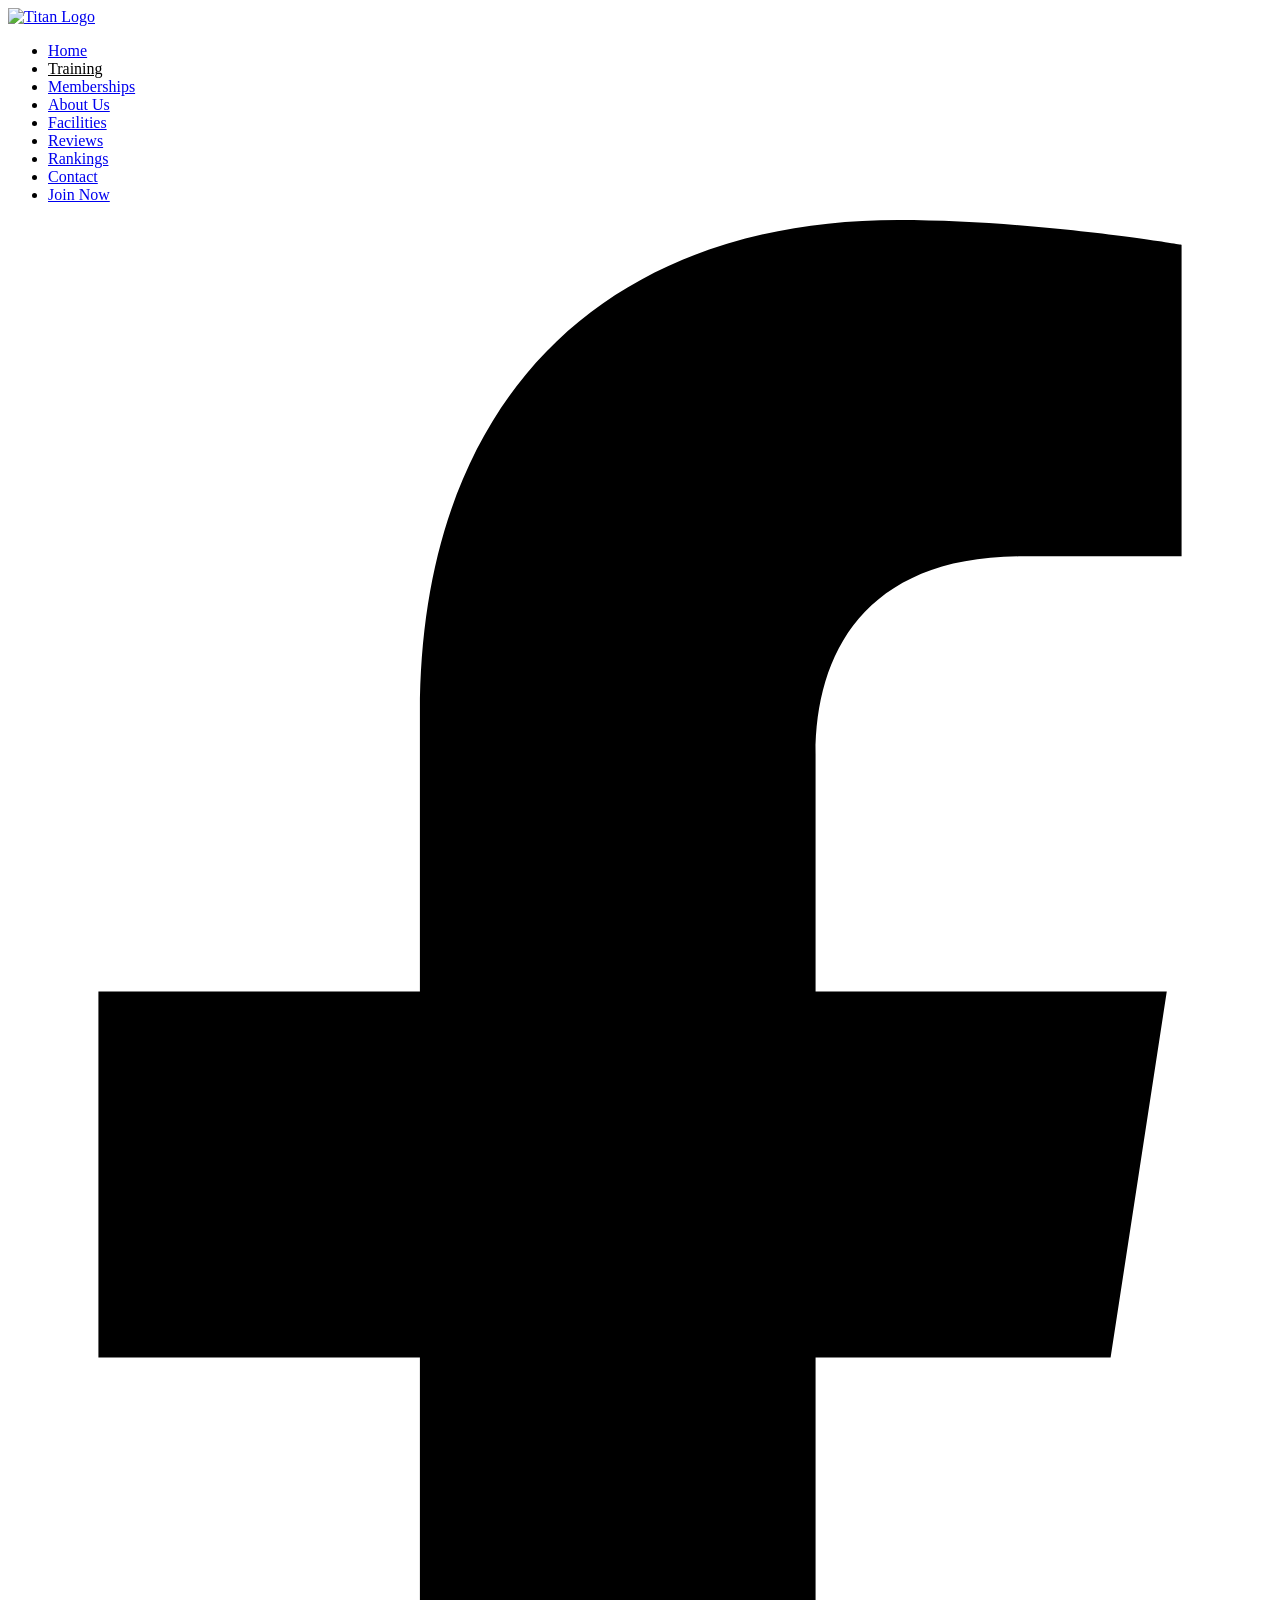
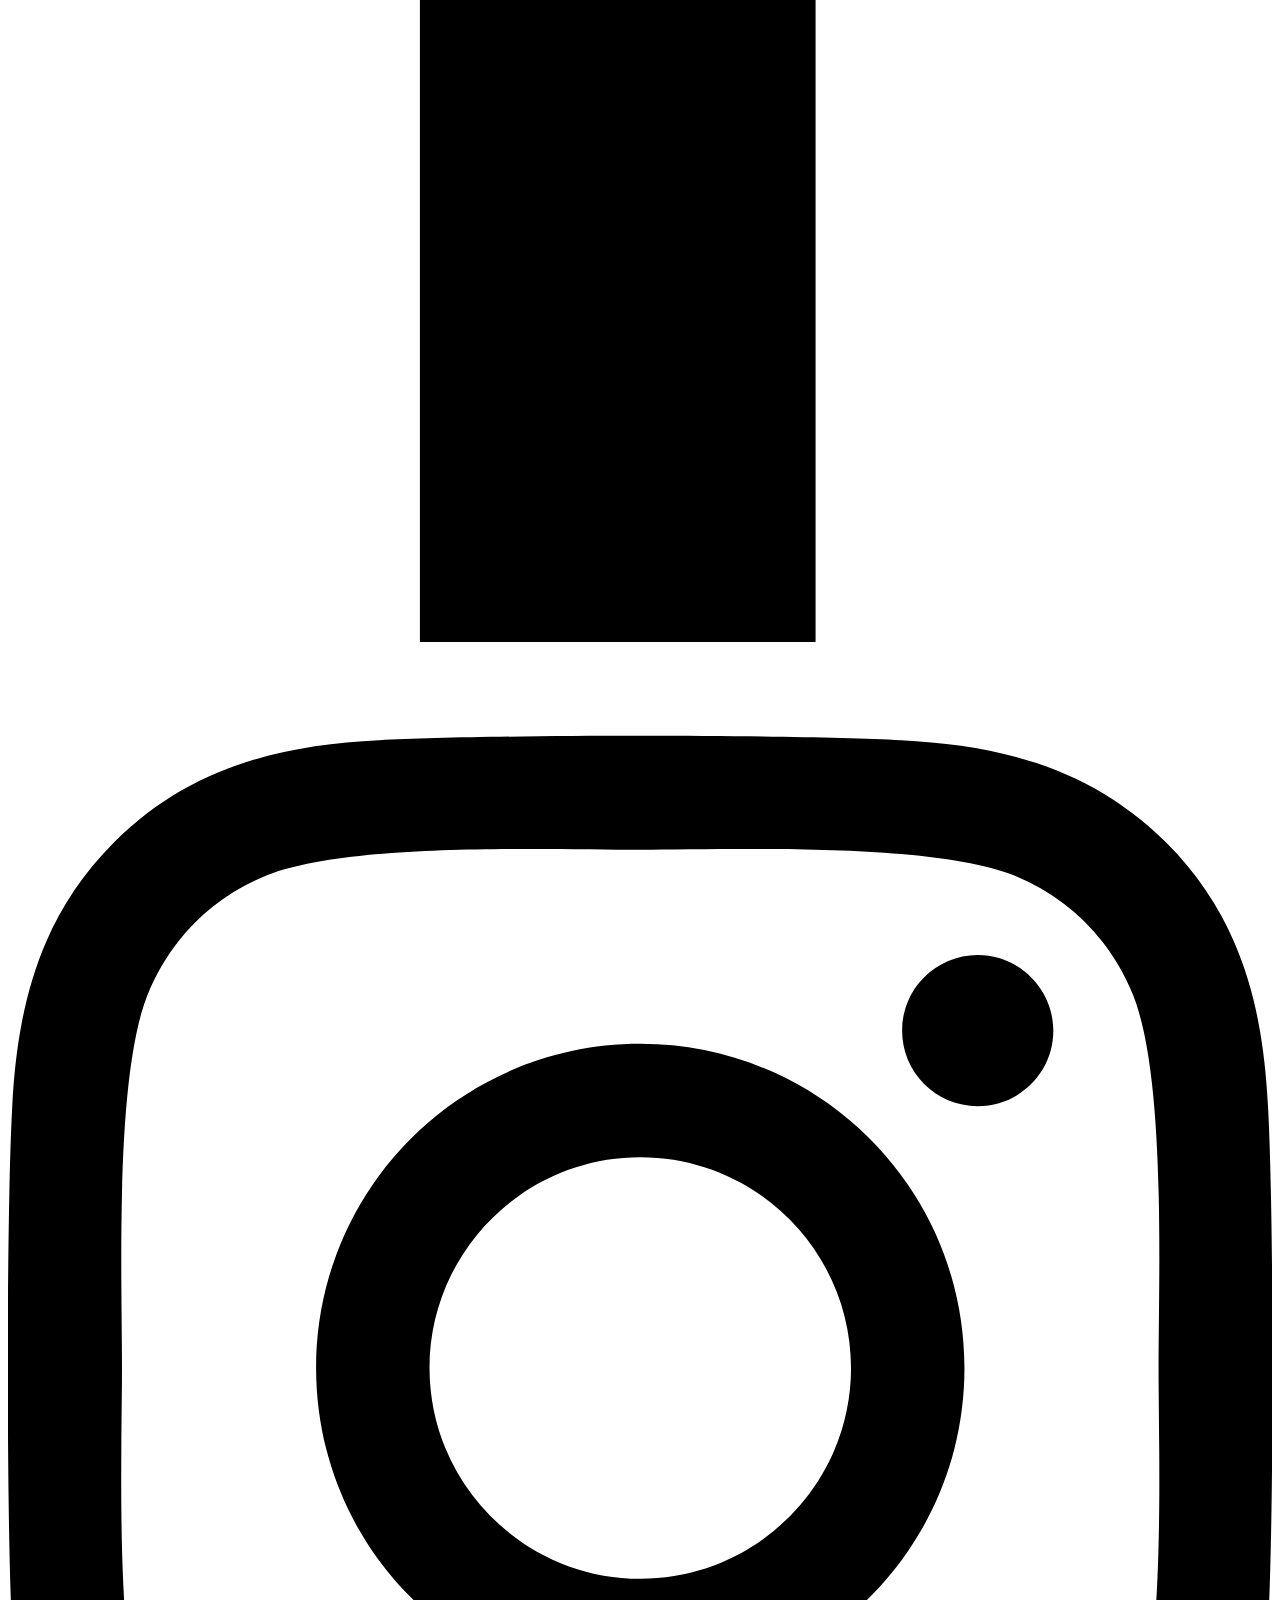
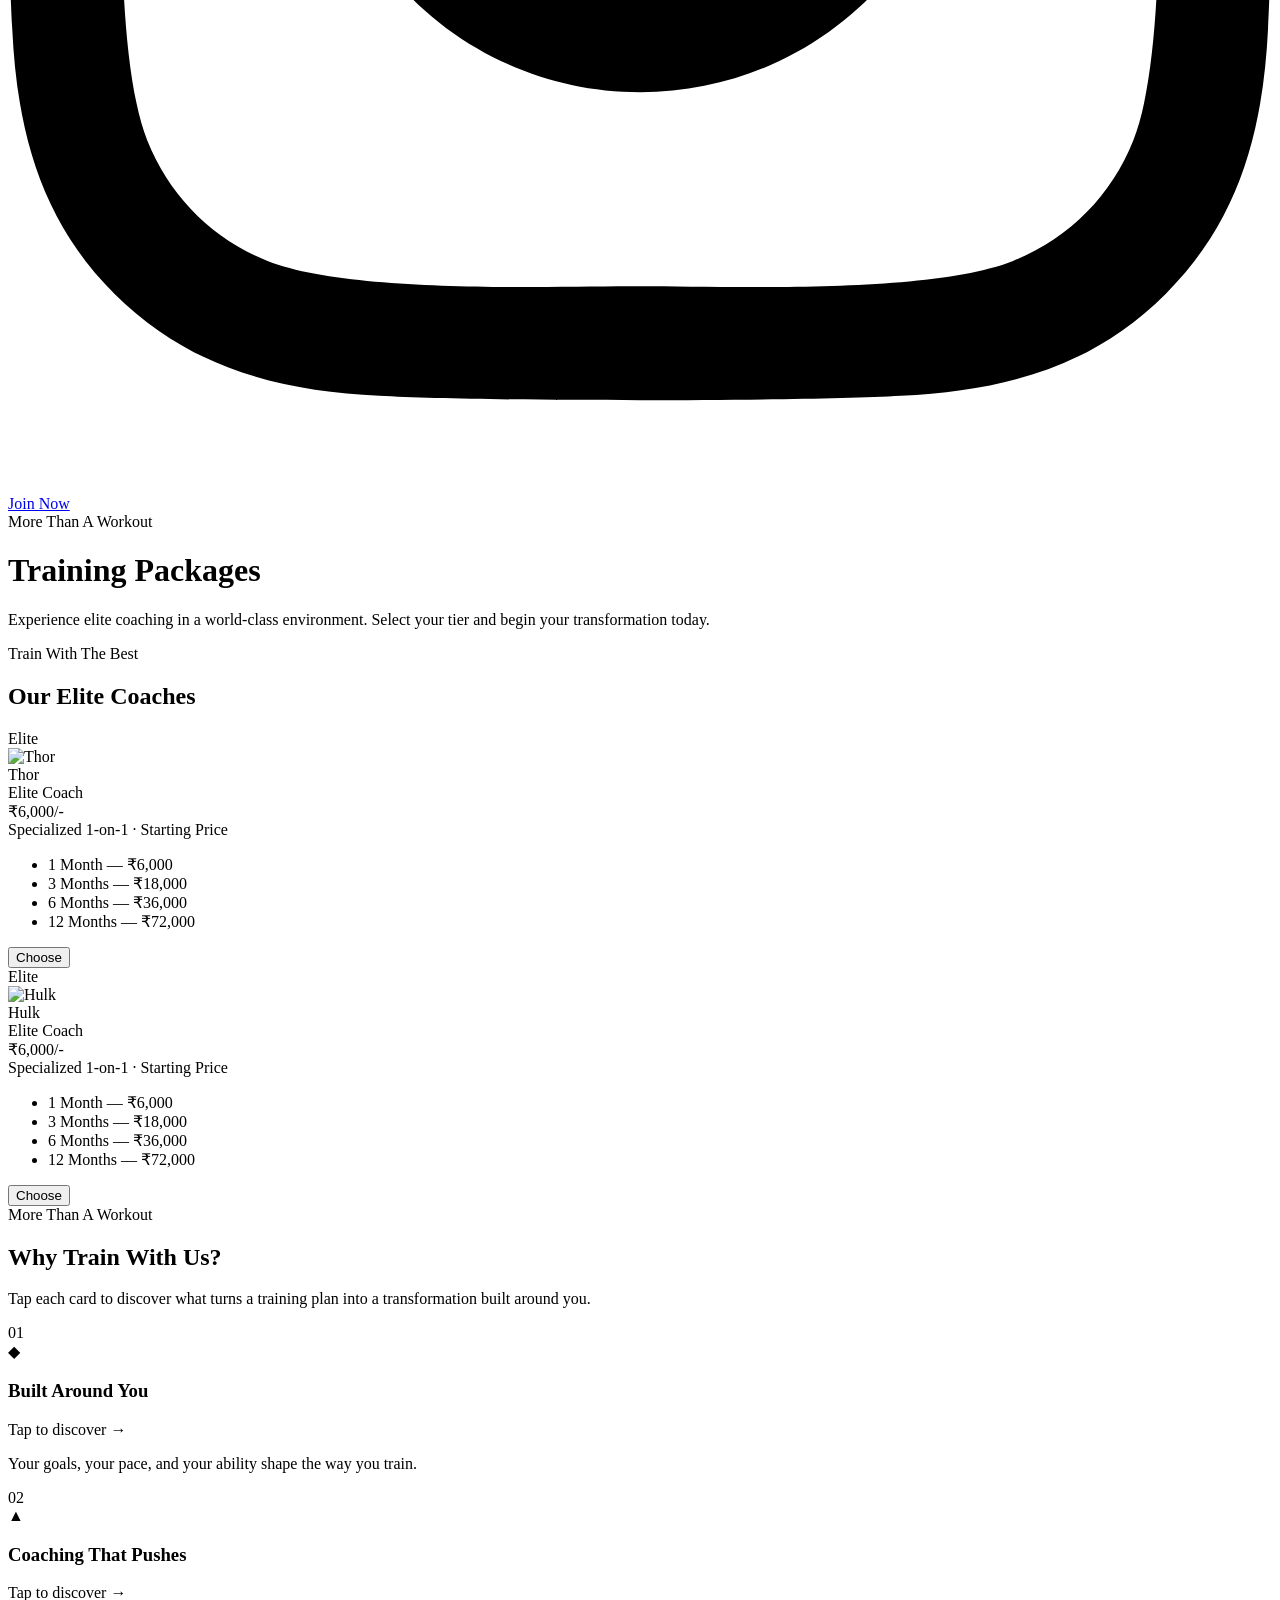
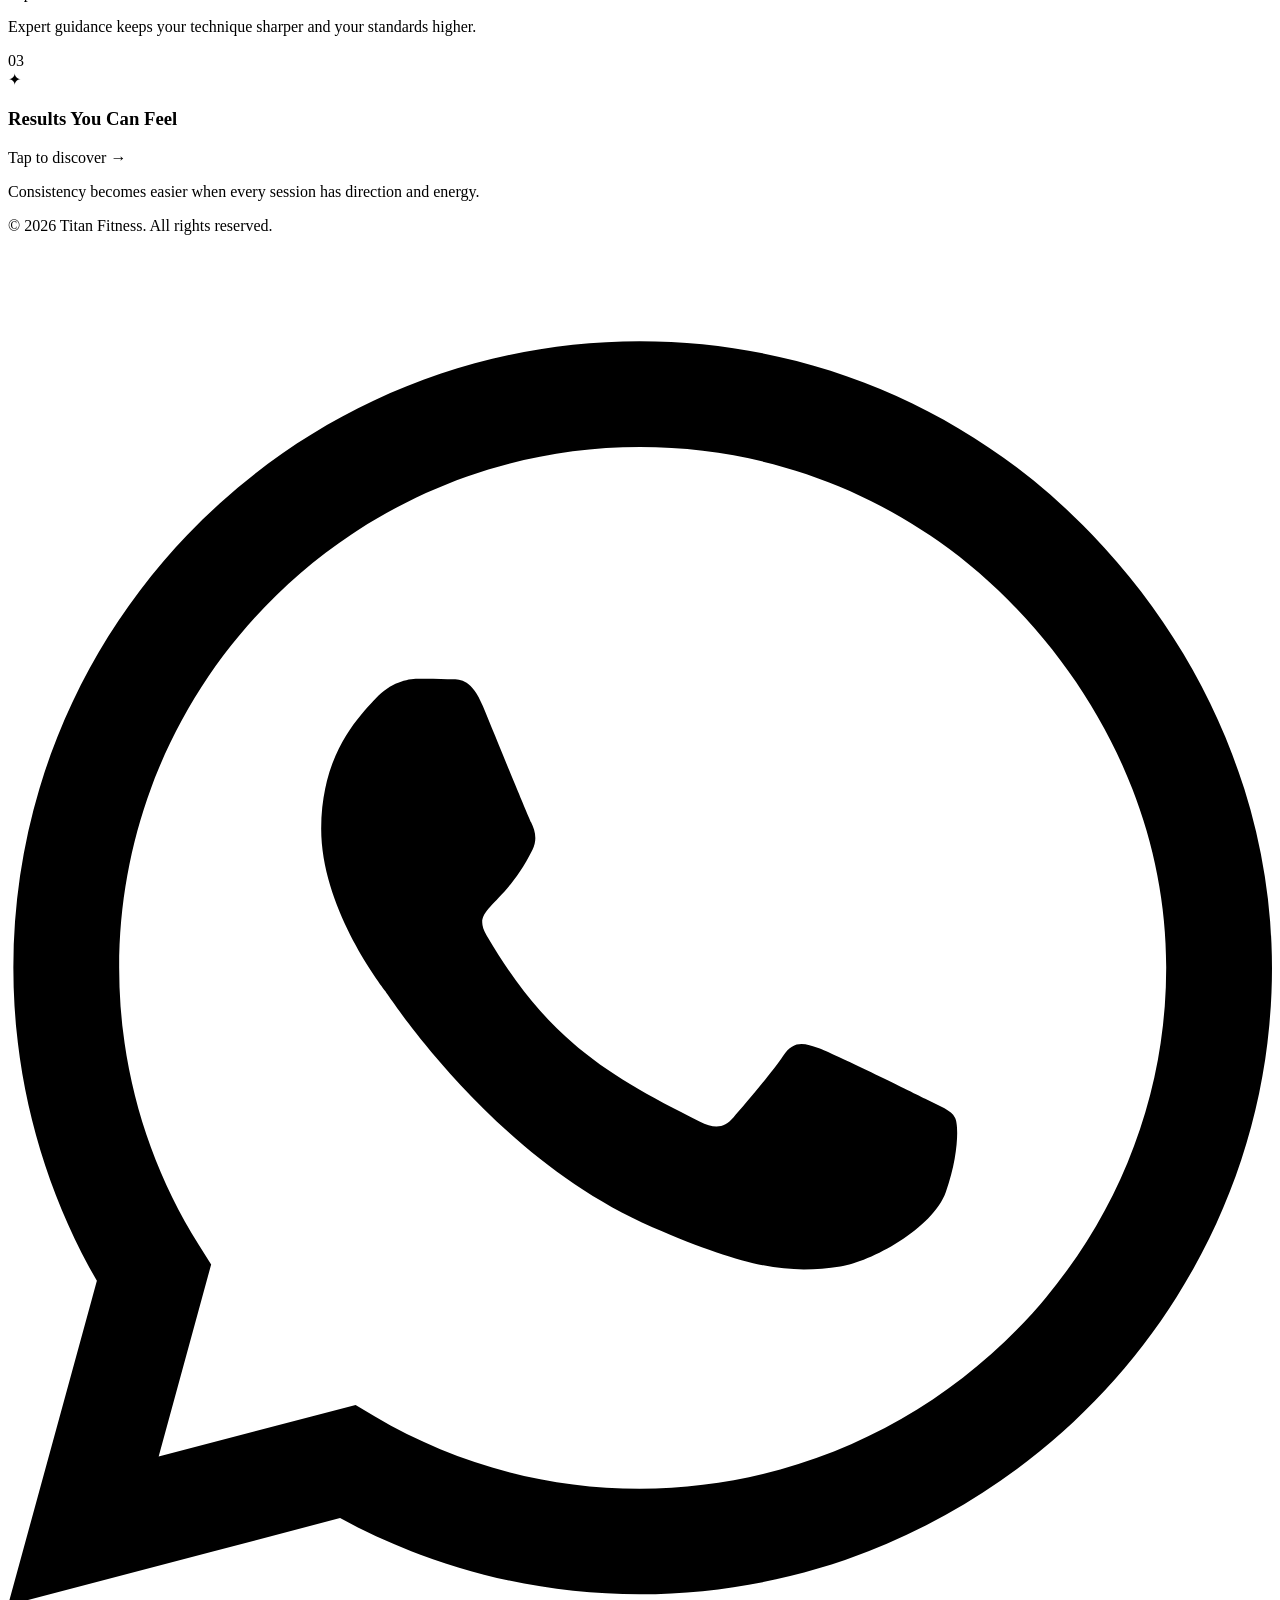
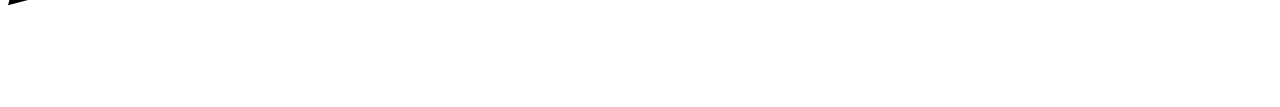
==== training.html @ 5ffe291f "Add files via upload" ====
<!DOCTYPE html>
<html lang="en">
<head>
<meta charset="UTF-8">
<meta name="viewport" content="width=device-width, initial-scale=1.0, maximum-scale=1.0, user-scalable=no">
<title>Training Packages | Titan Fitness</title>
<meta name="description" content="Elite personal training coaching packages at Titan Fitness Raipur.">
<link rel="preconnect" href="https://fonts.googleapis.com">
<link rel="preconnect" href="https://fonts.gstatic.com" crossorigin>
<link href="https://fonts.googleapis.com/css2?family=Inter:wght@300;400;500;600;700&family=Oswald:wght@700&family=Syncopate:wght@400;700&family=Space+Grotesk:wght@500;700&display=swap" rel="stylesheet">
<link href="https://unpkg.com/aos@2.3.1/dist/aos.css" rel="stylesheet">
<link rel="stylesheet" href="style.css">
</head>
<body>

<nav class="navbar" id="navbar">
  <a href="index.html" class="nav-logo"><img src="titanlogo.png" alt="Titan Logo" class="nav-logo-img"></a>
  <ul class="nav-links" id="nav-links">
    <li><a href="index.html">Home</a></li>
    <li><a href="training.html" style="color: var(--gold);">Training</a></li>
    <li><a href="membership.html">Memberships</a></li>
    <li><a href="aboutus.html">About Us</a></li>
    <li><a href="facilities.html">Facilities</a></li>
    <li><a href="reviews.html">Reviews</a></li>
    <li><a href="rankings.html">Rankings</a></li>
    <li><a href="contact.html">Contact</a></li>
    <li class="mobile-nav-btn-container"><a href="membership.html" class="nav-btn">Join Now</a></li>
  </ul>
  <div class="nav-actions">
    <div class="nav-socials">
      <a href="#" aria-label="Facebook" target="_blank" rel="noopener"><svg viewBox="0 0 320 512"><path d="M279.14 288l14.22-92.66h-88.91v-60.13c0-25.35 12.42-50.06 52.24-50.06h40.42V6.26S260.43 0 225.36 0c-73.22 0-121.08 44.38-121.08 124.72v70.62H22.89V288h81.39v224h100.17V288z"/></svg></a>
      <a href="https://www.instagram.com/titangym999" aria-label="Instagram" target="_blank" rel="noopener"><svg viewBox="0 0 448 512"><path d="M224.1 141c-63.6 0-114.9 51.3-114.9 114.9s51.3 114.9 114.9 114.9S339 319.5 339 255.9 287.7 141 224.1 141zm0 189.6c-41.1 0-74.7-33.5-74.7-74.7s33.5-74.7 74.7-74.7 74.7 33.5 74.7 74.7-33.6 74.7-74.7 74.7zm146.4-194.3c0 14.9-12 26.8-26.8 26.8-14.9 0-26.8-12-26.8-26.8s12-26.8 26.8-26.8 26.8 12.2 26.8 26.8zm76.1 27.2c-1.7-35.9-9.9-67.7-36.2-93.9-26.2-26.2-58-34.4-93.9-36.2-37-2.1-147.9-2.1-184.9 0-35.8 1.7-67.6 9.9-93.9 36.1s-34.4 58-36.2 93.9c-2.1 37-2.1 147.9 0 184.9 1.7 35.9 9.9 67.7 36.2 93.9s58 34.4 93.9 36.2c37 2.1 147.9 2.1 184.9 0 35.9-1.7 67.7-9.9 93.9-36.2 26.2-26.2 34.4-58 36.2-93.9 2.1-37 2.1-147.8 0-184.8zM398.8 388c-7.8 19.6-22.9 34.7-42.6 42.6-29.5 11.7-99.5 9-132.1 9s-102.7 2.6-132.1-9c-19.6-7.8-34.7-22.9-42.6-42.6-11.7-29.5-9-99.5-9-132.1s-2.6-102.7 9-132.1c7.8-19.6 22.9-34.7 42.6-42.6 29.5-11.7 99.5-9 132.1-9s102.7-2.6 132.1 9c19.6 7.8 34.7 22.9 42.6 42.6 11.7 29.5 9 99.5 9 132.1s2.7 102.7-9 132.1z"/></svg></a>
    </div>
    <a href="membership.html" class="nav-btn">Join Now</a>
  </div>
  <div class="mobile-menu-btn" id="mobile-menu-btn"><span></span><span></span><span></span></div>
</nav>


<header class="page-hero" data-aos="fade-up">
  <div class="page-hero-tag">More Than A Workout</div>
  <h1>Training <span>Packages</span></h1>
  <p>Experience elite coaching in a world-class environment. Select your tier and begin your transformation today.</p>
</header>

<section>
  <div class="container">
    <div class="section-head" data-aos="fade-up"><div class="eyebrow">Train With The Best</div><h2>Our Elite <span>Coaches</span></h2></div>
    <div class="coach-grid">
      <div class="coach-card" data-aos="fade-up" data-aos-delay="100">
        <div class="badge-featured">Elite</div>
        <div class="coach-photo"><img data-edit-id="coach-thor-img" src="img/photos/trainers/thor.jfif" alt="Thor"></div>
        <div class="coach-name">Thor</div>
        <div class="coach-role">Elite Coach</div>
        <div class="coach-price"><span data-edit-id="coach-thor-price">₹6,000/-</span></div>
        <div class="coach-price-desc">Specialized 1-on-1 · Starting Price</div>
        <ul class="price-list">
          <li>1 Month — ₹6,000</li><li>3 Months — ₹18,000</li><li>6 Months — ₹36,000</li><li>12 Months — ₹72,000</li>
        </ul>
        <button class="select-plan-btn open-modal-btn" data-plan="Thor - Elite Coaching">Choose</button>
      </div>
      <div class="coach-card" data-aos="fade-up" data-aos-delay="200">
        <div class="badge-featured">Elite</div>
        <div class="coach-photo"><img data-edit-id="coach-hulk-img" src="img/photos/trainers/hulk.jfif" alt="Hulk"></div>
        <div class="coach-name">Hulk</div>
        <div class="coach-role">Elite Coach</div>
        <div class="coach-price"><span data-edit-id="coach-hulk-price">₹6,000/-</span></div>
        <div class="coach-price-desc">Specialized 1-on-1 · Starting Price</div>
        <ul class="price-list">
          <li>1 Month — ₹6,000</li><li>3 Months — ₹18,000</li><li>6 Months — ₹36,000</li><li>12 Months — ₹72,000</li>
        </ul>
        <button class="select-plan-btn open-modal-btn" data-plan="Hulk - Elite Coaching">Choose</button>
      </div>
    </div>
  </div>
</section>

<section>
  <div class="container">
    <div class="section-head" data-aos="fade-up"><div class="eyebrow">More Than A Workout</div><h2>Why Train <span>With Us?</span></h2><p>Tap each card to discover what turns a training plan into a transformation built around you.</p></div>
    <div class="flip-grid">
      <div class="flip-card" data-aos="fade-up" data-aos-delay="100">
        <div class="flip-card-inner">
          <div class="flip-card-front">
            <span class="flip-num">01</span>
            <div class="flip-icon">◆</div>
            <h3>Built Around You</h3>
            <span class="flip-hint">Tap to discover →</span>
          </div>
          <div class="flip-card-back"><p>Your goals, your pace, and your ability shape the way you train.</p></div>
        </div>
      </div>
      <div class="flip-card" data-aos="fade-up" data-aos-delay="200">
        <div class="flip-card-inner">
          <div class="flip-card-front">
            <span class="flip-num">02</span>
            <div class="flip-icon">▲</div>
            <h3>Coaching That Pushes</h3>
            <span class="flip-hint">Tap to discover →</span>
          </div>
          <div class="flip-card-back"><p>Expert guidance keeps your technique sharper and your standards higher.</p></div>
        </div>
      </div>
      <div class="flip-card" data-aos="fade-up" data-aos-delay="300">
        <div class="flip-card-inner">
          <div class="flip-card-front">
            <span class="flip-num">03</span>
            <div class="flip-icon">✦</div>
            <h3>Results You Can Feel</h3>
            <span class="flip-hint">Tap to discover →</span>
          </div>
          <div class="flip-card-back"><p>Consistency becomes easier when every session has direction and energy.</p></div>
        </div>
      </div>
    </div>
  </div>
</section>

<footer class="footer">
  <p>© 2026 Titan Fitness. All rights reserved.</p>
</footer>

<a href="https://wa.me/7389539555" class="whatsapp-float" target="_blank" rel="noopener" aria-label="WhatsApp">
  <svg xmlns="http://www.w3.org/2000/svg" viewBox="0 0 448 512"><path d="M380.9 97.1C339 55.1 283.2 32 223.9 32c-122.4 0-222 99.6-222 222 0 39.1 10.2 77.3 29.6 111L0 480l117.7-30.9c32.4 17.7 68.9 27 106.1 27h.1c122.3 0 224.1-99.6 224.1-222 0-59.3-25.2-115-67.1-157zm-157 341.6c-33.2 0-65.7-8.9-94-25.7l-6.7-4-69.8 18.3L72 359.2l-4.4-7c-18.5-29.4-28.2-63.3-28.2-98.2 0-101.7 82.8-184.5 184.6-184.5 49.3 0 95.6 19.2 130.4 54.1 34.8 34.9 56.2 81.2 56.1 130.5 0 101.8-84.9 184.6-186.6 184.6zm101.2-138.2c-5.5-2.8-32.8-16.2-37.9-18-5.1-1.9-8.8-2.8-12.5 2.8-3.7 5.6-14.3 18-17.6 21.8-3.2 3.7-6.5 4.2-12 1.4-32.6-16.3-54-29.1-75.5-66-5.7-9.8 5.7-9.1 16.3-30.3 1.8-3.7 .9-6.9-.5-9.7-1.4-2.8-12.5-30.1-17.1-41.2-4.5-10.8-9.1-9.3-12.5-9.5-3.2-.2-6.9-.2-10.6-.2-3.7 0-9.7 1.4-14.8 6.9-5.1 5.6-19.4 19-19.4 46.3 0 27.3 19.9 53.7 22.6 57.4 2.8 3.7 39.1 59.7 94.8 83.8 35.2 15.2 49 16.5 66.6 13.9 10.7-1.6 32.8-13.4 37.4-26.4 4.6-13 4.6-24.1 3.2-26.4-1.3-2.5-5-3.9-10.5-6.6z"/></svg>
</a>


<script src="https://unpkg.com/aos@2.3.1/dist/aos.js"></script>
<script src="assets/firebase-config.js"></script>
<script src="assets/admin-sync.js"></script>
<script>
AOS.init({ duration:1200, easing:'ease-in-out', once:true, offset:50 });
window.addEventListener('scroll', function(){ document.getElementById('navbar').classList.toggle('scrolled', window.scrollY>50); });
const mobileBtn=document.getElementById('mobile-menu-btn');
const navLinks=document.getElementById('nav-links');
mobileBtn.addEventListener('click',()=>{ navLinks.classList.toggle('active'); mobileBtn.classList.toggle('active'); });
document.querySelectorAll('.nav-links a').forEach(l=>l.addEventListener('click',()=>{ navLinks.classList.remove('active'); mobileBtn.classList.remove('active'); }));
(function(){
  const rows=document.querySelectorAll('.zz-feature-row');
  if(rows.length){ const io=new IntersectionObserver((entries)=>{entries.forEach(e=>{if(e.isIntersecting)e.target.classList.add('is-visible');});},{threshold:.15}); rows.forEach(r=>io.observe(r)); }
})();
document.querySelectorAll('.acc-btn').forEach(btn=>{
  btn.addEventListener('click',function(){
    this.parentElement.classList.toggle('active');
    const c=this.nextElementSibling;
    c.style.maxHeight = c.style.maxHeight ? null : c.scrollHeight+'px';
  });
});

// FLIP CARDS (tap to flip on touch devices)
document.querySelectorAll('.flip-card').forEach(card=>{
  card.addEventListener('click', function(){
    this.classList.toggle('is-flipped');
  });
});

</script>
</body>
</html>
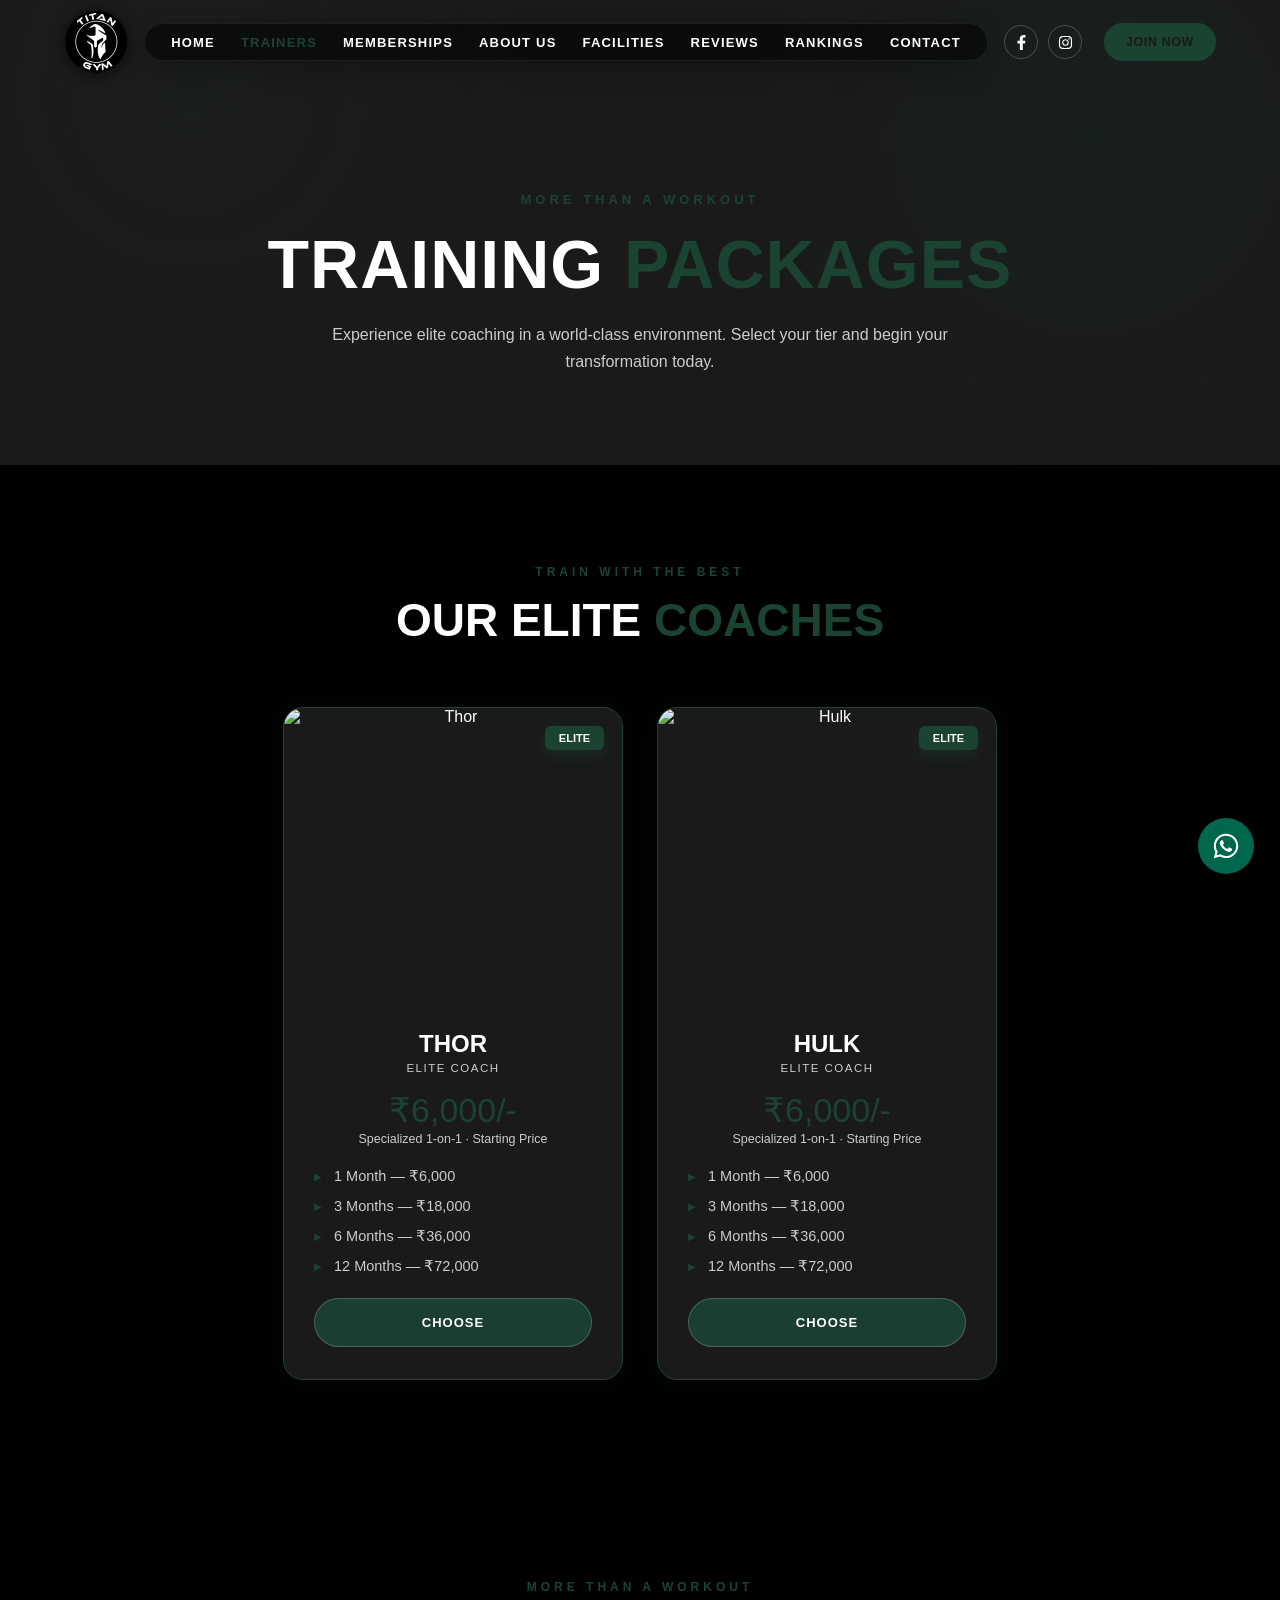
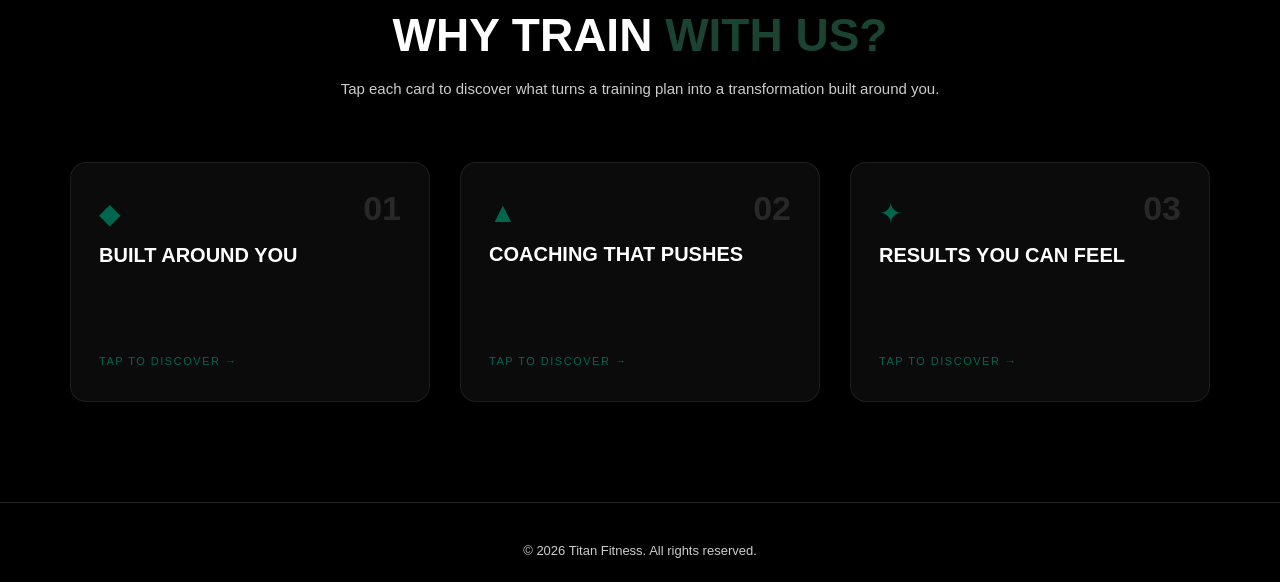
==== commit 153ba56a: "Change 'Training' link text to 'Trainers'" ====
--- a/training.html
+++ b/training.html
@@ -17,7 +17,7 @@
   <a href="index.html" class="nav-logo"><img src="titanlogo.png" alt="Titan Logo" class="nav-logo-img"></a>
   <ul class="nav-links" id="nav-links">
     <li><a href="index.html">Home</a></li>
-    <li><a href="training.html" style="color: var(--gold);">Training</a></li>
+    <li><a href="training.html" style="color: var(--gold);">Trainers</a></li>
     <li><a href="membership.html">Memberships</a></li>
     <li><a href="aboutus.html">About Us</a></li>
     <li><a href="facilities.html">Facilities</a></li>
--- a/style.css
+++ b/style.css
@@ -0,0 +1,581 @@
+/* ===========================================================
+   TITAN FITNESS — MASTER STYLESHEET (used by every page)
+=========================================================== */
+* { margin:0; padding:0; box-sizing:border-box; }
+
+:root{
+    --gold:#1B4332;
+    --green:#00674F;
+    --dark:#1A1A1A;
+    --dark-2:#1A1A1A;
+    --dark-3:#000000;
+    --card-bg:#1A1A1A;
+    --card-border:#333333;
+    --text-muted:#CCCCCC;
+    --glass-bg: rgba(26,26,26,0.45);
+    --glass-border: rgba(255,255,255,0.08);
+}
+
+html,body{
+    background:#000000;
+    color:#fff;
+    font-family:'Inter',sans-serif;
+    overflow-x:hidden;
+    scroll-behavior:smooth;
+}
+h1,h2,h3,h4{ font-family:'Syncopate',sans-serif; }
+a{ color:inherit; }
+img{ max-width:100%; display:block; }
+.container{ max-width:1300px; margin:0 auto; padding:0 5%; position:relative; z-index:2; }
+
+/* ===================== NAVBAR ===================== */
+.navbar{
+    position:fixed; top:0; left:0; width:100%; z-index:1000;
+    display:flex; justify-content:space-between; align-items:center;
+    padding:10px 5%; background:transparent; transition:all .4s ease;
+}
+.navbar.scrolled{ background:rgba(0,0,0,0.85); backdrop-filter:blur(14px); -webkit-backdrop-filter:blur(14px); box-shadow:0 6px 25px rgba(0,0,0,.4); }
+.nav-logo{ display:flex; align-items:center; text-decoration:none; z-index:1002; }
+.nav-logo-img{ height:64px; width:auto; filter:drop-shadow(0 2px 8px rgba(0,0,0,.6)); }
+.nav-links{ display:flex; gap:34px; list-style:none; align-items:center; }
+.nav-links a{ color:#FFFFFF; text-decoration:none; font-size:13px; font-weight:600; text-transform:uppercase; letter-spacing:1.2px; transition:.3s; }
+.nav-links a:hover, .nav-links a.active{ color:var(--gold); }
+
+@media (min-width:961px){
+    .nav-links{
+        background:rgba(0,0,0,0.55);
+        backdrop-filter:blur(16px); -webkit-backdrop-filter:blur(16px);
+        border:1px solid rgba(255,255,255,.08);
+        border-radius:50px;
+        padding:9px 26px;
+        gap:26px;
+        box-shadow:0 10px 30px rgba(0,0,0,.25);
+    }
+    .navbar.scrolled .nav-links{ background:rgba(0,0,0,0.75); }
+}
+.nav-actions{ display:flex; align-items:center; gap:22px; }
+.nav-socials{ display:flex; gap:10px; }
+.nav-socials a{
+    color:#fff; display:flex; align-items:center; justify-content:center;
+    width:34px; height:34px; border-radius:50%; border:1px solid rgba(255,255,255,.22);
+    transition:.3s;
+}
+.nav-socials a:hover{ color:var(--gold); border-color:var(--gold); transform:translateY(-3px); }
+.nav-socials svg{ width:15px; height:15px; fill:currentColor; }
+.nav-btn{ background:var(--gold); color:#1A1A1A; padding:10px 20px; border-radius:30px; text-decoration:none; font-size:12.5px; font-weight:800; text-transform:uppercase; letter-spacing:.6px; border:2px solid var(--gold); transition:.3s; white-space:nowrap; }
+.nav-btn:hover{ background:transparent; color:var(--gold); }
+.mobile-menu-btn{ display:none; flex-direction:column; justify-content:space-between; width:28px; height:20px; cursor:pointer; z-index:1002; }
+.mobile-menu-btn span{ display:block; height:3px; background:#fff; border-radius:3px; transition:.3s; }
+.mobile-nav-btn-container{ display:none; margin-top:26px; }
+
+@media (max-width:960px){
+    .nav-links{ position:fixed; top:0; right:-100%; width:78%; max-width:340px; height:100vh; background:rgba(0,0,0,0.98); backdrop-filter:blur(20px); flex-direction:column; justify-content:center; align-items:flex-start; gap:28px; padding:40px; transition:right .4s ease; z-index:1001; }
+    .nav-links.active{ right:0; }
+    .nav-links a{ font-size:18px; }
+    .nav-actions{ display:none; }
+    .mobile-menu-btn{ display:flex; }
+    .mobile-nav-btn-container{ display:block; }
+}
+.mobile-menu-btn.active span:nth-child(1){ transform:translateY(8px) rotate(45deg); }
+.mobile-menu-btn.active span:nth-child(2){ opacity:0; }
+.mobile-menu-btn.active span:nth-child(3){ transform:translateY(-8px) rotate(-45deg); }
+
+/* ===================== GENERIC PAGE HERO (all inner pages) ===================== */
+.page-hero{
+    position:relative; padding:190px 6% 90px; text-align:center;
+    background:
+        radial-gradient(circle at 15% 20%, rgba(27,67,50,.10), transparent 30%),
+        radial-gradient(circle at 85% 30%, rgba(0,103,79,.08), transparent 30%),
+        linear-gradient(to bottom, #1A1A1A 0%, #1A1A1A 100%);
+}
+.page-hero-tag{ display:inline-block; color:var(--gold); font-family:'Oswald',sans-serif; font-size:13px; font-weight:700; letter-spacing:4px; text-transform:uppercase; margin-bottom:18px; }
+.page-hero h1{ font-size:clamp(36px,6vw,68px); text-transform:uppercase; letter-spacing:1px; margin-bottom:18px; }
+.page-hero h1 span, .page-hero h1 em{ color:var(--gold); font-style:normal; }
+.page-hero p{ max-width:680px; margin:0 auto; color:#CCCCCC; font-size:16px; line-height:1.7; }
+/* ===================== SECTIONS / TYPE ===================== */
+.section-head{ text-align:center; max-width:760px; margin:0 auto 60px; }
+.eyebrow{ color:var(--gold); font-size:12px; font-weight:800; letter-spacing:4px; text-transform:uppercase; }
+.section-head h2{ font-size:clamp(28px,4vw,46px); text-transform:uppercase; margin:14px 0 14px; }
+.section-head h2 span{ color:var(--gold); }
+.section-head p{ color:#CCCCCC; font-size:15px; line-height:1.7; }
+section{ padding:100px 0; position:relative; }
+.about-section{ padding:80px 5%; max-width:1100px; margin:0 auto; }
+.about-section h2{ font-size:clamp(28px,4vw,48px); text-transform:uppercase; margin-bottom:24px; border-left:5px solid var(--gold); padding-left:20px; }
+.about-section p{ color:#CCCCCC; font-size:16px; line-height:1.8; margin-bottom:18px; }
+.about-hero{ padding:190px 5% 70px; text-align:center; background:linear-gradient(to bottom,#1A1A1A,#1A1A1A); }
+.about-hero h1{ font-size:clamp(36px,6vw,70px); text-transform:uppercase; letter-spacing:2px; }
+.about-hero h1 span{ color:var(--gold); }
+.about-hero p{ max-width:700px; margin:20px auto 0; color:#CCCCCC; line-height:1.7; }
+.media-placeholder{ max-width:1000px; margin:30px auto 0; height:420px; border-radius:20px; overflow:hidden; background:#1A1A1A; border:1px solid rgba(255,255,255,.08); }
+.media-placeholder img{ width:100%; height:100%; object-fit:cover; }
+@media (max-width:700px){ .media-placeholder{ height:220px; margin-left:5%; margin-right:5%; } }
+
+.values-grid{ display:grid; grid-template-columns:repeat(3,1fr); gap:28px; margin-top:40px; }
+.value-card{
+    background:var(--card-bg); border:1px solid var(--card-border); border-radius:16px; padding:30px; text-align:center;
+    transition:transform .3s ease, border-color .3s ease, box-shadow .5s cubic-bezier(.34,1.56,.64,1);
+    opacity:0; transform:scale(.82) translateY(24px);
+}
+.value-card.pop-in{ animation:valuePop .6s cubic-bezier(.34,1.56,.64,1) forwards; }
+@keyframes valuePop{ 0%{ opacity:0; transform:scale(.8) translateY(30px); } 60%{ opacity:1; transform:scale(1.06) translateY(-4px); } 100%{ opacity:1; transform:scale(1) translateY(0); } }
+.value-card:hover, .value-card.tap-pop{ border-color:var(--gold); transform:scale(1.05) translateY(-6px); box-shadow:0 20px 45px rgba(27,67,50,.2); }
+.value-card h3{ color:var(--gold); font-size:18px; text-transform:uppercase; margin-bottom:12px; }
+.value-card p{ color:#CCCCCC; font-size:14px; }
+@media (max-width:700px){ .values-grid{ grid-template-columns:1fr; } }
+
+/* ===================== BUTTONS ===================== */
+.btn-primary, .facilities-cta-btn{
+    display:inline-block; background:var(--gold); color:#1A1A1A; text-decoration:none;
+    font-weight:800; font-size:13px; text-transform:uppercase; letter-spacing:1.5px;
+    padding:16px 38px; border-radius:40px; border:2px solid var(--gold); transition:.3s ease; cursor:pointer;
+}
+.btn-primary:hover, .facilities-cta-btn:hover{ background:transparent; color:var(--gold); transform:translateY(-3px); }
+.btn-ghost{ display:inline-block; background:transparent; color:#fff; text-decoration:none; font-weight:700; font-size:13px; text-transform:uppercase; letter-spacing:1.5px; padding:14px 34px; border-radius:40px; border:2px solid rgba(255,255,255,.3); transition:.3s; }
+.btn-ghost:hover{ border-color:var(--gold); color:var(--gold); }
+
+/* ===================== CARDS (feature / value / generic) ===================== */
+.feature-grid{ display:flex; flex-wrap:wrap; justify-content:center; gap:30px; }
+.feature-card{ flex:0 1 360px; text-align:center; padding:40px 28px; background:var(--glass-bg); backdrop-filter:blur(15px); border-radius:16px; border:1px solid var(--glass-border); transition:.3s; }
+.feature-card:hover{ border-color:var(--gold); transform:translateY(-6px); }
+.feature-icon{ font-size:34px; margin-bottom:18px; color:var(--gold); }
+.feature-card h3{ font-size:16px; margin-bottom:12px; color:#fff; }
+.feature-card p{ color:#CCCCCC; font-size:14px; line-height:1.6; }
+
+/* ===================== FLIP CARDS (Why Train With Us) ===================== */
+.flip-grid{ display:flex; flex-wrap:wrap; justify-content:center; gap:30px; }
+.flip-card{ flex:0 1 360px; height:240px; perspective:1400px; cursor:pointer; }
+.flip-card-inner{ position:relative; width:100%; height:100%; transition:transform .7s cubic-bezier(.4,.2,.2,1); transform-style:preserve-3d; }
+.flip-card:hover .flip-card-inner, .flip-card.is-flipped .flip-card-inner{ transform:rotateY(180deg); }
+.flip-card-front, .flip-card-back{
+    position:absolute; inset:0; backface-visibility:hidden; border-radius:16px;
+    padding:34px 28px; display:flex; flex-direction:column; justify-content:center;
+    background:var(--glass-bg); backdrop-filter:blur(15px); border:1px solid var(--glass-border);
+}
+.flip-card-front{ text-align:left; }
+.flip-card-front .flip-icon{ font-size:28px; color:var(--green); margin-bottom:14px; }
+.flip-card-front .flip-num{ position:absolute; top:26px; right:28px; font-family:'Syncopate',sans-serif; font-size:34px; color:rgba(255,255,255,.12); font-weight:700; }
+.flip-card-front h3{ font-size:20px; text-transform:uppercase; margin-bottom:6px; }
+.flip-card-front .flip-hint{ margin-top:auto; padding-top:14px; color:var(--green); font-size:11px; text-transform:uppercase; letter-spacing:1.5px; }
+.flip-card-back{ transform:rotateY(180deg); text-align:center; align-items:center; border-color:var(--gold); background:rgba(27,67,50,.08); }
+.flip-card-back p{ color:#CCCCCC; font-size:14.5px; line-height:1.7; }
+@media (max-width:700px){ .flip-card{ flex:1 1 100%; max-width:420px; } }
+
+/* ===================== NARROW COACH CARDS (Training page) ===================== */
+.coach-grid{ display:flex; flex-wrap:wrap; justify-content:center; gap:34px; }
+.coach-card{
+    width:340px; background:var(--card-bg); border:1px solid var(--gold); border-radius:20px;
+    padding:0 0 32px; text-align:center; position:relative; overflow:hidden;
+    box-shadow:0 0 30px rgba(27,67,50,.14); transition:.35s;
+}
+.coach-card:hover{ transform:translateY(-10px); box-shadow:0 30px 60px rgba(27,67,50,.24); }
+.coach-card .badge-featured{ top:18px; right:18px; z-index:3; }
+.coach-photo{ width:100%; height:300px; overflow:hidden; }
+.coach-photo img{ width:100%; height:100%; object-fit:cover; object-position:top; transition:.5s; }
+.coach-card:hover .coach-photo img{ transform:scale(1.06); }
+.coach-name{ font-family:'Space Grotesk',sans-serif; font-size:24px; font-weight:700; text-transform:uppercase; margin:22px 0 4px; }
+.coach-role{ color:#CCCCCC; font-size:11.5px; text-transform:uppercase; letter-spacing:1.5px; margin-bottom:16px; }
+.coach-price{ font-family:'Oswald',sans-serif; color:var(--gold); font-size:34px; margin-bottom:2px; }
+.coach-price-desc{ font-size:12.5px; color:#CCCCCC; margin-bottom:22px; }
+.coach-card .price-list{ text-align:left; padding:0 30px; margin-bottom:24px; }
+.coach-card .price-list li{ font-size:14.5px; }
+.coach-card .select-plan-btn{ width:calc(100% - 60px); margin:0 30px; }
+@media (max-width:420px){ .coach-card{ width:100%; max-width:340px; } }
+
+/* ===================== ZIG-ZAG GALLERY (Facilities / Trainers) ===================== */
+.gallery-hint{ text-align:center; color:rgba(255,255,255,.55); font-size:11.5px; letter-spacing:2.5px; text-transform:uppercase; padding-top:6px; }
+.gallery-hint .dot{ color:var(--gold); margin:0 10px; }
+.zz-scroll-container{ max-width:1200px; margin:0 auto; padding:5vh 6% 15vh; }
+.zz-feature-row{ display:flex; align-items:center; justify-content:space-between; min-height:60vh; margin-bottom:14vh; gap:60px; opacity:0; transition:opacity .6s ease; }
+.zz-feature-row.is-visible{ opacity:1; }
+.zz-feature-row:nth-child(even){ flex-direction:row-reverse; }
+.zz-image-box{
+    flex:1; max-width:520px; height:360px; border-radius:20px; overflow:hidden;
+    background:linear-gradient(135deg,#1A1A1A,#000000); border:1px solid rgba(255,255,255,.08);
+    box-shadow:0 20px 45px rgba(0,0,0,.55); cursor:pointer; position:relative;
+}
+.zz-image-box img{ width:100%; height:100%; object-fit:cover; transition:transform 1s ease; color:transparent; }
+.zz-image-box::after{
+    content:'IMG'; position:absolute; inset:0; display:flex; align-items:center; justify-content:center;
+    color:rgba(255,255,255,.15); font-family:'Syncopate',sans-serif; font-size:12px; letter-spacing:3px; z-index:0;
+}
+.zz-image-box img{ position:relative; z-index:1; }
+.zz-image-box:hover img{ transform:scale(1.05); }
+.zz-text-box{ flex:1; max-width:460px; }
+.zz-tag{ color:var(--gold); font-size:12px; font-weight:700; letter-spacing:2.5px; text-transform:uppercase; }
+.zz-text-box h3{ font-size:1.9rem; text-transform:uppercase; margin:12px 0 14px; }
+.zz-text-box p{ color:#CCCCCC; font-size:15px; line-height:1.7; }
+.zz-tap-hint{ display:inline-flex; align-items:center; gap:6px; margin-top:16px; color:var(--gold); font-size:11px; font-weight:700; letter-spacing:1.5px; text-transform:uppercase; cursor:pointer; }
+.zz-tap-hint .plus{ display:inline-block; transition:transform .35s ease; font-size:15px; }
+.zz-feature-row.expanded .zz-tap-hint .plus{ transform:rotate(45deg); }
+.zz-detail{
+    max-height:0; opacity:0; overflow:hidden;
+    border-left:2px solid var(--gold); padding-left:0; margin-top:0; color:#CCCCCC; font-size:14.5px; line-height:1.75;
+    transition:max-height .5s ease, opacity .4s ease .05s, padding-left .4s ease, margin-top .4s ease;
+}
+.zz-feature-row.expanded .zz-detail{ max-height:220px; opacity:1; padding-left:16px; margin-top:16px; }
+@media (max-width:760px){
+    .zz-feature-row, .zz-feature-row:nth-child(even){ flex-direction:column; gap:24px; text-align:center; min-height:auto; margin-bottom:9vh; }
+    .zz-image-box{ width:100%; max-width:100%; height:240px; }
+}
+
+/* ===================== PRICING / MEMBERSHIP CARDS — GLASSMORPHISM CAROUSEL ===================== */
+#pricing{ position:relative; overflow-x:hidden; padding:70px 0 10px; }
+.pricing-glow-orb{ position:absolute; border-radius:50%; filter:blur(90px); z-index:0; pointer-events:none; }
+.pricing-glow-orb.orb-gold{ width:420px; height:420px; background:radial-gradient(circle,rgba(27,67,50,.55),transparent 70%); top:-10%; left:-8%; animation:orbFloat 9s ease-in-out infinite; }
+.pricing-glow-orb.orb-green{ width:380px; height:380px; background:radial-gradient(circle,rgba(0,103,79,.5),transparent 70%); bottom:-15%; right:-6%; animation:orbFloat 11s ease-in-out infinite reverse; }
+@keyframes orbFloat{ 0%,100%{ transform:translate(0,0) scale(1); } 50%{ transform:translate(20px,-25px) scale(1.08); } }
+
+.pricing-carousel-wrapper{ position:relative; z-index:1; padding:0 56px; }
+
+.pricing-grid{ display:grid; grid-template-columns:repeat(auto-fit,minmax(280px,1fr)); gap:30px; justify-content:center; }
+.pricing-grid.scroll-mode{
+    display:flex; overflow-x:auto; scroll-snap-type:x mandatory; gap:26px;
+    padding:44px 6px 30px; -webkit-overflow-scrolling:touch; scrollbar-width:thin; scrollbar-color:var(--gold) transparent;
+    cursor:grab; user-select:none; touch-action:pan-x;
+}
+.pricing-grid.scroll-mode.is-dragging{ cursor:grabbing; scroll-snap-type:none; }
+.pricing-grid.scroll-mode .pricing-card{ flex:0 0 290px; scroll-snap-align:center; }
+.pricing-grid.scroll-mode::-webkit-scrollbar{ height:6px; }
+.pricing-grid.scroll-mode::-webkit-scrollbar-thumb{ background:var(--gold); border-radius:10px; }
+
+/* Arrow nav buttons for the carousel */
+.carousel-arrow{
+    position:absolute; top:50%; transform:translateY(-50%); z-index:3;
+    width:48px; height:48px; border-radius:50%; display:flex; align-items:center; justify-content:center;
+    background:rgba(255,255,255,.06); backdrop-filter:blur(14px); -webkit-backdrop-filter:blur(14px);
+    border:1px solid rgba(255,255,255,.16); color:#fff; font-size:16px; cursor:pointer;
+    transition:.3s ease; box-shadow:0 8px 24px rgba(0,0,0,.35);
+}
+.carousel-arrow:hover{ background:var(--gold); border-color:var(--gold); color:#0c1c14; transform:translateY(-50%) scale(1.08); }
+.carousel-arrow.prev{ left:0; }
+.carousel-arrow.next{ right:0; }
+@media (max-width:700px){ .carousel-arrow{ display:none; } .pricing-carousel-wrapper{ padding:0; } }
+
+.scroll-hint{
+    text-align:center; color:var(--gold); font-size:11.5px; letter-spacing:2px; text-transform:uppercase;
+    margin:14px auto 0; display:inline-flex; align-items:center; justify-content:center; gap:8px;
+    border:1px solid rgba(27,67,50,.4); border-radius:30px; padding:10px 22px; width:fit-content;
+    background:rgba(27,67,50,.06);
+}
+.scroll-hint-wrap{ text-align:center; }
+.scroll-hint .arrow{ display:inline-block; animation:hintBounce 1.4s ease-in-out infinite; }
+@keyframes hintBounce{ 0%,100%{ transform:translateX(0); } 50%{ transform:translateX(6px); } }
+
+/* ===================== SUCCESS STORIES ===================== */
+.success-grid{ display:grid; grid-template-columns:repeat(auto-fit,minmax(300px,1fr)); gap:26px; max-width:1200px; margin:0 auto; }
+.success-card{ position:relative; background:var(--card-bg); border:1px solid var(--card-border); border-radius:16px; padding:32px; transition:.3s; }
+.success-card:hover{ border-color:var(--green); transform:translateY(-6px); }
+.success-card .stars{ color:var(--green); font-size:15px; letter-spacing:1px; margin-bottom:14px; }
+.success-card .quote-mark{ position:absolute; top:20px; right:26px; font-family:'Syncopate',sans-serif; font-size:44px; color:rgba(255,255,255,.08); }
+.success-card p{ color:#CCCCCC; font-size:14.5px; font-style:italic; line-height:1.7; }
+
+/* ===================== COMPARE MEMBERSHIPS TABLE ===================== */
+.compare-wrap{ max-width:1200px; margin:0 auto; overflow-x:auto; border-radius:16px; border:1px solid var(--card-border); }
+.compare-table{ width:100%; border-collapse:collapse; min-width:680px; background:var(--dark-2); }
+.compare-table th{ background:rgba(0,0,0,.35); color:#fff; font-size:11.5px; text-transform:uppercase; letter-spacing:1.5px; padding:20px 16px; text-align:left; }
+.compare-table th:not(:first-child), .compare-table td:not(:first-child){ text-align:center; }
+.compare-table td{ padding:18px 16px; border-top:1px solid rgba(255,255,255,.06); color:#CCCCCC; font-size:14px; }
+.compare-table td:first-child{ color:#fff; font-weight:600; }
+.compare-table .tick{ color:var(--gold); font-weight:700; }
+.compare-table .dash{ color:#CCCCCC; }
+.pricing-card{
+    background:linear-gradient(160deg,rgba(255,255,255,.07),rgba(255,255,255,.02));
+    backdrop-filter:blur(22px); -webkit-backdrop-filter:blur(22px);
+    border:1px solid rgba(255,255,255,.14);
+    border-radius:22px; padding:40px 30px; display:flex; flex-direction:column; position:relative;
+    transition:.4s cubic-bezier(.2,.8,.2,1); overflow:hidden; /* was hidden */
+    box-shadow:0 8px 32px rgba(0,0,0,.35), inset 0 1px 0 rgba(255,255,255,.08);
+}
+.pricing-card::before{
+    content:''; position:absolute; inset:0; border-radius:22px; padding:1px;
+    background:linear-gradient(135deg,rgba(255,255,255,.25),rgba(255,255,255,0) 40%);
+    -webkit-mask:linear-gradient(#fff 0 0) content-box,linear-gradient(#fff 0 0);
+    -webkit-mask-composite:xor; mask-composite:exclude; pointer-events:none;
+}
+.pricing-card:hover{
+    border-color:rgba(27,67,50,.55); transform:translateY(-10px);
+    box-shadow:0 30px 60px rgba(0,0,0,.45), 0 0 40px rgba(27,67,50,.25), inset 0 1px 0 rgba(255,255,255,.12);
+    background:linear-gradient(160deg,rgba(255,255,255,.1),rgba(255,255,255,.03));
+}
+.pricing-card.featured{
+    border-color:rgba(27,67,50,.6);
+    background:linear-gradient(160deg,rgba(27,67,50,.22),rgba(255,255,255,.03));
+    box-shadow:0 8px 40px rgba(27,67,50,.25), inset 0 1px 0 rgba(255,255,255,.1);
+}
+.badge-featured{
+    position:absolute; top:-14px; right:20px; background:var(--gold); color:#fff; font-size:11px; font-weight:800;
+    padding:6px 14px; border-radius:6px; text-transform:uppercase; backdrop-filter:blur(6px);
+    box-shadow:0 6px 16px rgba(27,67,50,.4);
+}
+.duration-title{ font-size:14px; font-weight:800; color:#fff; text-transform:uppercase; letter-spacing:1px; }
+.huge-price{ font-size:clamp(38px,4vw,52px); font-weight:700; margin:12px 0 6px; color:var(--gold); font-family:'Oswald',sans-serif; }
+.plan-desc{ font-size:13px; color:#CCCCCC; margin-bottom:26px; }
+.price-list{ list-style:none; margin-bottom:26px; flex-grow:1; }
+.price-list li{ display:flex; align-items:center; margin-bottom:14px; color:#CCCCCC; font-size:14px; }
+.price-list li::before{ content:'▶'; color:var(--gold); font-size:10px; margin-right:12px; }
+.select-plan-btn{
+    width:100%; padding:16px; border-radius:35px;
+    background:rgba(27,67,50,.9); backdrop-filter:blur(8px);
+    color:#fff; font-weight:800; font-size:13px; text-transform:uppercase; letter-spacing:1px;
+    border:1px solid rgba(255,255,255,.2); cursor:pointer; transition:.3s; margin-top:auto;
+}
+.select-plan-btn:hover{ background:rgba(27,67,50,.5); border-color:var(--gold); box-shadow:0 8px 24px rgba(27,67,50,.35); }
+
+/* ===================== TESTIMONIALS / REVIEWS ===================== */
+.reviews-grid{ display:grid; grid-template-columns:repeat(auto-fit,minmax(320px,1fr)); gap:28px; max-width:1300px; margin:0 auto; }
+.review-card{ background:var(--card-bg); padding:32px; border-radius:16px; border:1px solid var(--card-border); transition:transform .4s cubic-bezier(.34,1.56,.64,1), box-shadow .4s ease, border-color .4s ease, opacity .4s ease, filter .4s ease; }
+.review-card:hover, .review-card.is-popped{
+    transform:translateY(-26px) scale(1.08);
+    border-color:var(--gold);
+    box-shadow:0 0 0 1px var(--gold), 0 30px 60px rgba(0,0,0,.5), 0 0 45px rgba(27,67,50,.4);
+    z-index:10;
+}
+.reviews-grid.jump-active .review-card:not(:hover):not(.is-popped){ opacity:.5; filter:saturate(.7); transform:scale(.96); }
+.review-card .stars{ color:var(--gold); font-size:15px; letter-spacing:1px; margin-bottom:14px; }
+.review-card p{ color:#CCCCCC; font-size:14.5px; line-height:1.7; font-weight:300; }
+.review-who{ margin-top:18px; display:flex; justify-content:space-between; font-size:12px; color:#CCCCCC; }
+.review-head{ display:flex; align-items:flex-start; justify-content:space-between; gap:12px; margin-bottom:14px; }
+.reviewer-info{ display:flex; align-items:center; gap:12px; }
+.avatar{ width:42px; height:42px; border-radius:50%; display:flex; align-items:center; justify-content:center; font-weight:700; font-size:16px; color:#fff; background:var(--gold); flex-shrink:0; }
+.reviewer-details h4{ font-family:'Inter',sans-serif; font-size:14.5px; font-weight:600; color:#fff; margin-bottom:2px; }
+.reviewer-details .time{ font-size:12px; color:#888; }
+.g-icon{ width:20px; height:20px; flex-shrink:0; }
+.g-icon svg{ width:100%; height:100%; }
+.reviews-header{ display:flex; flex-direction:column; align-items:center; gap:6px; }
+.leave-review-btn{
+    display:inline-block; margin-top:18px; background:transparent; color:var(--gold); text-decoration:none;
+    font-weight:700; font-size:13px; text-transform:uppercase; letter-spacing:1.5px; padding:13px 32px;
+    border-radius:40px; border:2px solid var(--gold); transition:.3s;
+}
+.leave-review-btn:hover{ background:var(--gold); color:#fff; transform:translateY(-3px); }
+.rating-badge{ display:inline-flex; align-items:center; gap:14px; margin-top:16px; background:rgba(255,255,255,.05); padding:10px 24px; border-radius:30px; border:1px solid rgba(255,255,255,.1); }
+.rating-badge .score{ font-size:22px; font-weight:700; color:#fff; }
+.rating-badge .count{ color:#CCCCCC; font-size:13px; }
+.tag-row{ display:flex; gap:10px; flex-wrap:wrap; justify-content:center; margin-top:16px; }
+.tag-pill{ background:#1A1A1A; border:1px solid var(--card-border); color:#CCCCCC; font-size:12px; font-weight:600; padding:9px 18px; border-radius:30px; cursor:pointer; transition:.3s; text-transform:uppercase; letter-spacing:.5px; }
+.tag-pill:hover, .tag-pill.active{ background:var(--gold); color:#1A1A1A; border-color:var(--gold); }
+
+/* ===================== TRAINER CARDS ===================== */
+.trainer-grid{ display:grid; grid-template-columns:repeat(auto-fit,minmax(270px,1fr)); gap:34px; max-width:1200px; margin:0 auto; }
+.trainer-card{ background:var(--card-bg); border:1px solid var(--card-border); border-radius:18px; padding:20px; text-align:center; transition:.35s; }
+.trainer-card:hover{ transform:translateY(-8px); border-color:var(--gold); box-shadow:0 25px 50px rgba(0,0,0,.7); }
+.trainer-photo{ width:100%; height:280px; border-radius:12px; overflow:hidden; margin-bottom:20px; }
+.trainer-photo img{ width:100%; height:100%; object-fit:cover; object-position:top; filter:brightness(.92); transition:.5s; }
+.trainer-card:hover .trainer-photo img{ transform:scale(1.05); filter:brightness(1.05); }
+.trainer-role{ display:inline-block; background:#000000; color:var(--gold); padding:6px 15px; border-radius:6px; font-size:10px; font-weight:700; margin-bottom:14px; text-transform:uppercase; letter-spacing:1px; }
+.trainer-name{ font-family:'Space Grotesk',sans-serif; font-size:24px; font-weight:700; text-transform:uppercase; margin-bottom:10px; }
+.trainer-quote{ color:#CCCCCC; font-size:13.5px; font-style:italic; margin-bottom:16px; }
+.trainer-meta{ display:flex; justify-content:center; gap:8px; flex-wrap:wrap; }
+.trainer-meta span{ background:var(--dark-3); border:1px solid var(--card-border); padding:7px 13px; border-radius:8px; font-size:11px; color:#CCCCCC; }
+
+/* ===================== RANKINGS / LEADERBOARD ===================== */
+.stat-strip{ display:grid; grid-template-columns:repeat(auto-fit,minmax(180px,1fr)); gap:20px; max-width:1100px; margin:0 auto 70px; text-align:center; }
+.stat-item .num{ font-family:'Oswald',sans-serif; font-size:clamp(30px,4vw,44px); color:var(--gold); }
+.stat-item .label{ color:#CCCCCC; font-size:12px; text-transform:uppercase; letter-spacing:1.5px; margin-top:6px; }
+.rank-tabs{ display:flex; justify-content:center; gap:12px; flex-wrap:wrap; margin-bottom:50px; }
+.rank-tabs button{ background:#1A1A1A; border:1px solid var(--card-border); color:#CCCCCC; padding:11px 22px; border-radius:30px; font-size:12px; font-weight:700; text-transform:uppercase; letter-spacing:.5px; cursor:pointer; transition:.3s; }
+.rank-tabs button.active, .rank-tabs button:hover{ background:var(--gold); color:#1A1A1A; border-color:var(--gold); }
+.podium{ display:grid; grid-template-columns:1fr 1fr 1fr; gap:24px; max-width:1000px; margin:0 auto 30px; align-items:end; }
+.podium-card{ background:var(--card-bg); border:1px solid var(--card-border); border-radius:18px; padding:26px 18px; text-align:center; }
+.podium-card.rank-1{ border-color:var(--gold); box-shadow:0 0 30px rgba(27,67,50,.15); padding-top:36px; }
+.podium-medal{ display:inline-block; width:34px; height:34px; line-height:34px; border-radius:50%; background:var(--dark-3); border:1px solid var(--gold); color:var(--gold); font-weight:700; margin-bottom:14px; }
+.podium-photo{ width:100px; height:100px; border-radius:50%; overflow:hidden; margin:0 auto 14px; border:2px solid var(--card-border); }
+.podium-photo img{ width:100%; height:100%; object-fit:cover; }
+.podium-name{ font-weight:700; font-size:16px; margin-bottom:6px; }
+.podium-tag{ color:#CCCCCC; font-size:11.5px; margin-bottom:10px; }
+.podium-metric{ font-family:'Oswald',sans-serif; color:var(--gold); font-size:24px; }
+.podium-metric span{ display:block; color:#CCCCCC; font-size:10px; text-transform:uppercase; }
+.rank-foot-note{ text-align:center; color:#CCCCCC; font-size:12.5px; margin-top:20px; }
+@media (max-width:760px){ .podium{ grid-template-columns:1fr; } }
+
+.record-grid{ display:grid; grid-template-columns:repeat(auto-fit,minmax(230px,1fr)); gap:20px; max-width:1200px; margin:0 auto; }
+.record-card{ background:var(--card-bg); border:1px solid var(--card-border); border-radius:14px; padding:24px; }
+.record-card .lift{ color:#CCCCCC; font-size:12px; text-transform:uppercase; letter-spacing:1px; }
+.record-card .weight{ font-family:'Oswald',sans-serif; color:var(--gold); font-size:26px; margin:8px 0; }
+.record-card .holder{ font-size:13px; color:#CCCCCC; }
+.record-card .date{ font-size:11.5px; color:#CCCCCC; margin-top:4px; }
+
+.leader-table{ width:100%; border-collapse:collapse; background:var(--glass-bg); border-radius:16px; overflow:hidden; }
+.leader-table th, .leader-table td{ padding:18px 16px; border-bottom:1px solid rgba(255,255,255,.06); text-align:center; }
+.leader-table th{ background:rgba(0,0,0,.4); font-size:11px; text-transform:uppercase; letter-spacing:1px; color:#fff; }
+.leader-table td{ color:#CCCCCC; font-size:14px; }
+.leader-table .lifter{ display:flex; align-items:center; gap:10px; text-align:left; }
+.leader-table .avatar{ width:32px; height:32px; border-radius:50%; overflow:hidden; }
+.leader-table .avatar img{ width:100%; height:100%; object-fit:cover; }
+.leader-table .metric{ color:var(--gold); font-weight:700; }
+.leader-table .trend-up{ color:#7fbf8f; }
+.leader-table .trend-down{ color:#c96060; }
+.table-wrap{ overflow-x:auto; }
+
+/* ===================== TRANSFORMATIONS (rankings page) ===================== */
+.transform-grid{ display:grid; grid-template-columns:repeat(auto-fit,minmax(230px,1fr)); gap:24px; }
+.transform-card{ background:var(--card-bg); border:1px solid var(--card-border); border-radius:16px; padding:18px; text-align:center; transition:.3s; }
+.transform-card:hover{ border-color:var(--gold); transform:translateY(-4px); }
+.ba-slider{ position:relative; width:100%; aspect-ratio:3/4; border-radius:12px; overflow:hidden; user-select:none; margin-bottom:16px; }
+.ba-slider img{ position:absolute; inset:0; width:100%; height:100%; object-fit:cover; pointer-events:none; }
+.ba-slider .ba-before{ z-index:1; }
+.ba-slider .ba-after{ z-index:2; clip-path:inset(0 0 0 50%); }
+.ba-slider .ba-tag{ position:absolute; top:10px; z-index:4; background:rgba(0,0,0,.6); color:#fff; font-size:10px; font-weight:700; text-transform:uppercase; letter-spacing:1px; padding:4px 10px; border-radius:20px; pointer-events:none; }
+.ba-slider .ba-tag.before-tag{ left:10px; }
+.ba-slider .ba-tag.after-tag{ right:10px; }
+.ba-slider .ba-handle{ position:absolute; top:0; bottom:0; left:50%; width:0; z-index:3; transform:translateX(-50%); pointer-events:none; }
+.ba-slider .ba-handle::before{ content:''; position:absolute; top:0; bottom:0; left:0; width:2px; background:#fff; box-shadow:0 0 8px rgba(0,0,0,.6); }
+.ba-slider .ba-handle::after{ content:'\2194'; position:absolute; top:50%; left:0; transform:translate(-50%,-50%); width:34px; height:34px; border-radius:50%; background:var(--gold); color:#1A1A1A; font-size:15px; font-weight:700; display:flex; align-items:center; justify-content:center; box-shadow:0 4px 12px rgba(0,0,0,.5); }
+.ba-slider input[type=range]{ position:absolute; inset:0; width:100%; height:100%; margin:0; opacity:0; cursor:ew-resize; z-index:5; -webkit-appearance:none; appearance:none; }
+.transform-name{ font-weight:700; font-size:15px; margin-bottom:4px; }
+.transform-duration{ color:var(--gold); font-size:11.5px; font-weight:700; text-transform:uppercase; letter-spacing:1px; margin-bottom:10px; }
+.transform-story{ color:#CCCCCC; font-size:13px; line-height:1.6; font-weight:300; }
+
+/* ===================== VIDEO TESTIMONIALS (reviews page) ===================== */
+.testimonial-grid{ display:grid; grid-template-columns:repeat(3,1fr); gap:24px; }
+.testimonial-card{ background:var(--card-bg); border:1px solid var(--card-border); border-radius:16px; padding:18px; transition:.3s; }
+.testimonial-card:hover{ border-color:var(--gold); transform:translateY(-4px); }
+.testimonial-video-wrap{ position:relative; width:100%; aspect-ratio:9/16; border-radius:12px; overflow:hidden; margin-bottom:16px; background:#000; }
+.testimonial-video-wrap video{ width:100%; height:100%; object-fit:cover; display:block; }
+.testimonial-name{ font-weight:700; font-size:15px; margin-bottom:4px; }
+.testimonial-tag{ color:var(--gold); font-size:11px; font-weight:700; text-transform:uppercase; letter-spacing:1px; margin-bottom:10px; }
+.testimonial-text{ color:#CCCCCC; font-size:13.5px; line-height:1.65; font-weight:300; }
+@media (max-width:900px){
+    .testimonial-grid{ grid-template-columns:1fr; }
+}
+
+/* ===================== CONTACT ===================== */
+.contact-grid{ display:grid; grid-template-columns:1fr 1fr; gap:60px; max-width:1200px; margin:0 auto; align-items:start; }
+.info-block{ margin-bottom:26px; }
+.info-block .label{ color:var(--gold); font-size:11px; text-transform:uppercase; letter-spacing:2px; margin-bottom:8px; }
+.info-block .value{ color:#CCCCCC; font-size:15px; line-height:1.7; }
+.hours-table{ width:100%; }
+.hours-table td{ padding:6px 0; color:#CCCCCC; font-size:14px; }
+.map-slot{ border-radius:18px; overflow:hidden; border:1px solid var(--card-border); height:420px; }
+.map-slot iframe{ width:100%; height:100%; border:0; filter:grayscale(.3) invert(.92) contrast(.9); }
+.contact-row{ display:flex; gap:16px; flex-wrap:wrap; margin-top:10px; }
+@media (max-width:900px){ .contact-grid{ grid-template-columns:1fr; } }
+
+/* ===================== FAQ / ACCORDION ===================== */
+.accordion{ max-width:900px; margin:0 auto; }
+.acc-item{ background:var(--glass-bg); backdrop-filter:blur(15px); margin-bottom:18px; border-radius:12px; border:1px solid var(--glass-border); overflow:hidden; }
+.acc-btn{ width:100%; text-align:left; padding:24px 28px; background:none; border:none; font-size:15px; font-weight:600; color:#fff; cursor:pointer; display:flex; justify-content:space-between; align-items:center; }
+.acc-btn::after{ content:'+'; font-size:22px; color:var(--gold); }
+.acc-item.active .acc-btn::after{ content:'−'; }
+.acc-content{ max-height:0; overflow:hidden; transition:max-height .3s ease; padding:0 28px; }
+.acc-content p{ padding-bottom:22px; color:#CCCCCC; line-height:1.6; font-size:14px; }
+
+/* ===================== MODAL (checkout) ===================== */
+.modal-overlay{ position:fixed; inset:0; background:rgba(0,0,0,.88); backdrop-filter:blur(8px); z-index:2000; display:flex; justify-content:center; align-items:center; opacity:0; visibility:hidden; transition:.3s; }
+.modal-overlay.active{ opacity:1; visibility:visible; }
+.modal-content{ background:#1A1A1A; border:1px solid #333; border-top:5px solid var(--gold); border-radius:20px; width:92%; max-width:800px; padding:42px; max-height:90vh; overflow-y:auto; transform:translateY(20px); transition:.35s; }
+.modal-overlay.active .modal-content{ transform:translateY(0); }
+.close-modal{ position:absolute; top:20px; right:26px; color:#CCCCCC; font-size:30px; background:none; border:none; cursor:pointer; }
+.close-modal:hover{ color:#fff; }
+.modal-header{ text-align:center; margin-bottom:30px; }
+.modal-header h2{ font-size:26px; text-transform:uppercase; }
+.modal-header h2 span{ color:var(--gold); }
+.modal-header p{ color:#CCCCCC; font-size:14px; margin-top:8px; }
+.club-grid{ display:grid; grid-template-columns:repeat(auto-fit,minmax(140px,1fr)); gap:14px; margin-bottom:30px; }
+.club-option{ background:var(--dark-3); border:1px solid var(--card-border); border-radius:12px; padding:18px 12px; text-align:center; cursor:pointer; transition:.3s; }
+.club-option:hover{ border-color:#CCCCCC; }
+.club-option.selected{ border-color:var(--gold); background:rgba(27,67,50,.06); }
+.club-option img{ width:100%; height:100px; object-fit:cover; border-radius:6px; opacity:.7; }
+.club-option.selected img, .club-option:hover img{ opacity:1; }
+.club-option h4{ font-size:14px; margin:10px 0 4px; text-transform:uppercase; }
+.club-option p{ font-size:11px; color:#CCCCCC; }
+.modal-footer{ display:flex; justify-content:space-between; align-items:center; border-top:1px solid var(--card-border); padding-top:24px; margin-top:10px; }
+.final-price{ font-family:'Oswald',sans-serif; font-size:32px; color:#fff; }
+.final-price-label{ font-size:11px; color:#CCCCCC; text-transform:uppercase; display:block; margin-bottom:4px; }
+.checkout-btn{ background:var(--gold); color:#1A1A1A; padding:15px 36px; border-radius:30px; font-weight:800; font-size:13px; text-transform:uppercase; border:none; cursor:pointer; transition:.3s; }
+.checkout-btn:hover{ transform:translateY(-3px); box-shadow:0 10px 25px rgba(27,67,50,.35); }
+@media (max-width:700px){ .modal-footer{ flex-direction:column; gap:18px; text-align:center; } .checkout-btn{ width:100%; } }
+
+/* ===================== FOOTER + WHATSAPP ===================== */
+.footer{ background:#000000; padding:40px 5% 24px; text-align:center; border-top:1px solid #222; }
+.footer p{ color:#CCCCCC; font-size:13px; }
+.whatsapp-float{ position:fixed; bottom:26px; right:26px; width:56px; height:56px; background:var(--green); border-radius:50%; display:flex; align-items:center; justify-content:center; z-index:1000; box-shadow:0 6px 18px rgba(0,0,0,.4); transition:.3s; }
+.whatsapp-float:hover{ transform:scale(1.08); }
+.whatsapp-float svg{ width:28px; height:28px; fill:#fff; }
+
+/* ===================== HOME PAGE ONLY: SPLASH + HERO VIDEO ===================== */
+#splash-screen{ position:fixed; inset:0; background:#000000; z-index:9999; display:flex; align-items:center; justify-content:center; }
+.splash-logo-wrapper{ position:relative; width:clamp(200px,40vw,340px); }
+#splash-logo{ width:100%; display:block; }
+#laser-sweep{ position:absolute; top:-15%; bottom:-15%; left:0; width:3px; background:#fff; z-index:3; opacity:0; }
+
+.hero{ position:relative; height:100vh; width:100%; overflow:hidden; background:#000000; }
+.hero video{ position:absolute; inset:0; width:100%; height:100%; object-fit:cover; transform:scale(1.04); }
+.hero .overlay{ position:absolute; inset:0; background:linear-gradient(to bottom, rgba(0,0,0,.4) 0%, rgba(0,0,0,.7) 80%, rgba(0,0,0,1) 100%); z-index:2; }
+.hero-content{ position:absolute; inset:0; z-index:10; display:flex; flex-direction:column; justify-content:center; align-items:center; text-align:center; }
+.hero-headline{ display:flex; flex-direction:column; align-items:center; gap:6px; opacity:0; animation:heroIn 1.6s cubic-bezier(.16,1,.3,1) 1s forwards; }
+@keyframes heroIn{ from{ opacity:0; transform:translateY(30px); } to{ opacity:1; transform:translateY(0); } }
+.text-forged{ font-family:'Syncopate',sans-serif; font-weight:700; font-size:clamp(30px,7vw,60px); letter-spacing:10px; color:#fff; text-transform:uppercase; }
+.text-strength{ font-family:'Syncopate',sans-serif; font-weight:700; font-size:clamp(44px,11vw,120px); letter-spacing:3px; text-transform:uppercase; color:var(--green); text-shadow:0 0 30px rgba(0,103,79,.6); }
+
+/* ===================== BMI SECTION (home) ===================== */
+.bmi-section{ background:linear-gradient(to bottom,#1A1A1A,#1A1A1A); }
+.bmi-container{ display:grid; grid-template-columns:1fr 1fr; gap:50px; max-width:1100px; margin:0 auto; background:#1A1A1A; padding:46px; border-radius:20px; border:1px solid var(--card-border); }
+.slider-group{ margin-bottom:34px; }
+.slider-label{ display:flex; justify-content:space-between; margin-bottom:12px; font-size:14px; text-transform:uppercase; letter-spacing:1px; }
+.slider-value{ color:var(--gold); font-weight:700; }
+input[type=range]{ width:100%; accent-color:var(--gold); }
+.bmi-results{ background:#1A1A1A; padding:36px; border-radius:16px; text-align:center; border:2px solid var(--card-border); transition:border-color .4s ease, box-shadow .4s ease; }
+.bmi-number{ font-family:'Syncopate',sans-serif; font-size:64px; font-weight:700; transition:color .4s ease; }
+.bmi-category{ font-size:17px; text-transform:uppercase; letter-spacing:1.5px; margin-top:6px; transition:color .4s ease; }
+
+/* ---- BMI dynamic color states (red / yellow / green only) ---- */
+.bmi-results.bmi-under{ border-color:#e0b93c; box-shadow:0 0 30px rgba(224,185,60,.18); }
+.bmi-results.bmi-under .bmi-number, .bmi-results.bmi-under .bmi-category{ color:#e0b93c; }
+.bmi-results.bmi-normal{ border-color:#3fb85f; box-shadow:0 0 30px rgba(63,184,95,.2); }
+.bmi-results.bmi-normal .bmi-number, .bmi-results.bmi-normal .bmi-category{ color:#3fb85f; }
+.bmi-results.bmi-over{ border-color:#e0b93c; box-shadow:0 0 30px rgba(224,185,60,.18); }
+.bmi-results.bmi-over .bmi-number, .bmi-results.bmi-over .bmi-category{ color:#e0b93c; }
+.bmi-results.bmi-obese{ border-color:#d63c3c; box-shadow:0 0 30px rgba(214,60,60,.22); }
+.bmi-results.bmi-obese .bmi-number, .bmi-results.bmi-obese .bmi-category{ color:#e34c4c; }
+.plan-recommendation{ margin-top:24px; padding-top:24px; border-top:1px solid var(--card-border); }
+.plan-recommendation h4{ font-family:'Inter',sans-serif; color:#CCCCCC; font-size:12px; text-transform:uppercase; letter-spacing:1px; margin-bottom:8px; }
+.plan-name{ font-size:20px; margin-bottom:12px; }
+@media (max-width:800px){ .bmi-container{ grid-template-columns:1fr; padding:26px; } }
+
+/* ===================== MAP SECTION ===================== */
+.map-section{ height:70vh; min-height:600px; position:relative; background:#000000; cursor:pointer;  overflow: hidden; }
+#titan-map{ position:absolute; inset:0; width:100%; height:100%; filter:grayscale(.15) brightness(.85); border:none; outline:none; }
+.leaflet-container{ position:absolute !important; inset:0 !important; width:100% !important; height:100% !important; background:#000000; border:none; outline:none; }
+.map-overlay-gradient{ position:absolute; inset:0; background:linear-gradient(to left, rgba(0,0,0,.9), transparent); pointer-events:none; z-index:5; }
+.floating-map-title{ position:absolute; top:50%; right:5%; transform:translateY(-50%); z-index:10; text-align:right; pointer-events:none; }
+.floating-map-title h2{ font-size:clamp(40px,7vw,90px); color:var(--gold); font-style:italic; line-height:.95; text-shadow:0 0 30px rgba(27,67,50,.5); }
+.map-click-hint{ position:absolute; bottom:20px; left:50%; transform:translateX(-50%); color:rgba(255,255,255,.6); font-size:11px; letter-spacing:2px; text-transform:uppercase; }
+
+/* ---- Custom glowing marker (replaces default leaflet pin) ---- */
+.titan-map-marker{ position:relative; width:26px; height:26px; pointer-events:none; }
+.titan-map-marker .glow-ring{
+    position:absolute; top:50%; left:50%; width:90px; height:90px; transform:translate(-50%,-50%);
+    background:radial-gradient(circle, rgba(220,50,40,.55) 0%, rgba(220,50,40,.18) 45%, rgba(220,50,40,0) 72%);
+    border-radius:50%; animation:markerPulse 2.4s ease-in-out infinite;
+}
+.titan-map-marker .glow-core{
+    position:absolute; top:50%; left:50%; width:22px; height:22px; transform:translate(-50%,-50%);
+    background:#1A1A1A; border-radius:8px; border:1px solid rgba(255,255,255,.25);
+    box-shadow:0 0 18px 4px rgba(220,50,40,.85), inset 0 0 8px rgba(255,255,255,.05);
+}
+@keyframes markerPulse{ 0%,100%{ opacity:.75; transform:translate(-50%,-50%) scale(.9); } 50%{ opacity:1; transform:translate(-50%,-50%) scale(1.08); } }
+.titan-map-tooltip.leaflet-tooltip{
+    background:rgba(15,13,11,.9); color:#fff; border:1px solid rgba(255,255,255,.15);
+    font-family:'Syncopate',sans-serif; font-size:11px; letter-spacing:2px; text-transform:uppercase;
+    padding:8px 14px; border-radius:6px; box-shadow:0 8px 20px rgba(0,0,0,.5);
+}
+.titan-map-tooltip.leaflet-tooltip::before{ display:none; }
+
+/* ===================== EQUIPMENT GSAP SCROLLYTELLING (home) ===================== */
+.equipment-story{ position:relative; height:100vh; min-height:640px; overflow:hidden; background:#000000; }
+.equipment-story-copy{ position:absolute; top:clamp(100px,13vh,150px); left:50%; transform:translateX(-50%); text-align:center; width:94%; z-index:10; pointer-events:none; }
+.equipment-story-title{ font-size:clamp(26px,4.2vw,60px); text-transform:uppercase; text-shadow:0 8px 24px rgba(0,0,0,.9); }
+.equipment-story-title span{ color:var(--gold); }
+.equipment-card-row{ position:absolute; left:50%; top:74%; transform:translate(-50%,-50%); width:min(84vw,1300px); display:grid; grid-template-columns:repeat(3,1fr); gap:24px; z-index:7; }
+.equipment-cycle-card{ position:relative; height:clamp(180px,22vw,320px); border-radius:12px; overflow:hidden; background:#1A1A1A; border:1px solid rgba(255,255,255,.15); opacity:0; }
+.equipment-cycle-card img{ position:absolute; inset:0; width:100%; height:100%; object-fit:cover; }
+
+/* ===================== HOME FACILITIES TEASER ===================== */
+.home-facilities-teaser{ padding:15vh 6% 10vh; max-width:1200px; margin:0 auto; }
+.home-facilities-teaser .zz-scroll-container{ padding:0; }
+
+/* ===================== RESPONSIVE TWEAKS ===================== */
+@media (max-width:900px){
+    .contact-grid, .bmi-container{ gap:30px; }
+}
